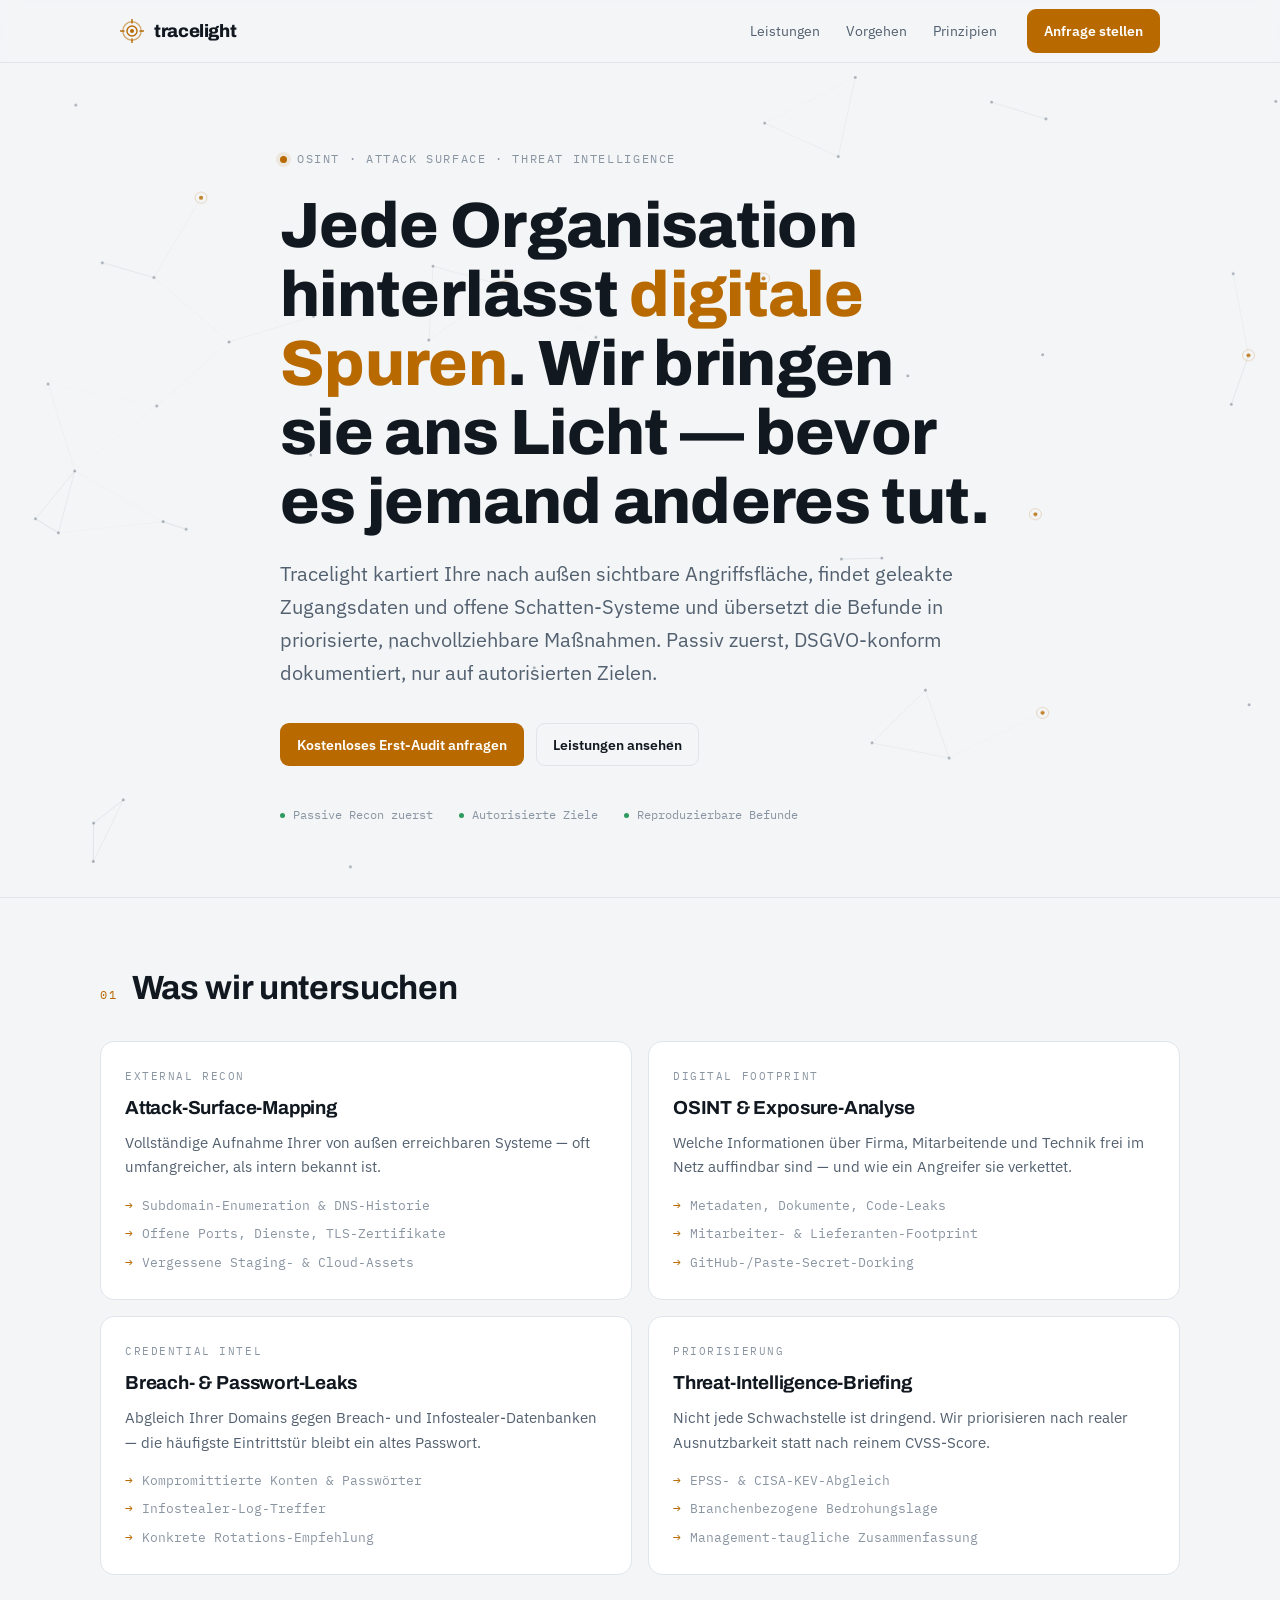
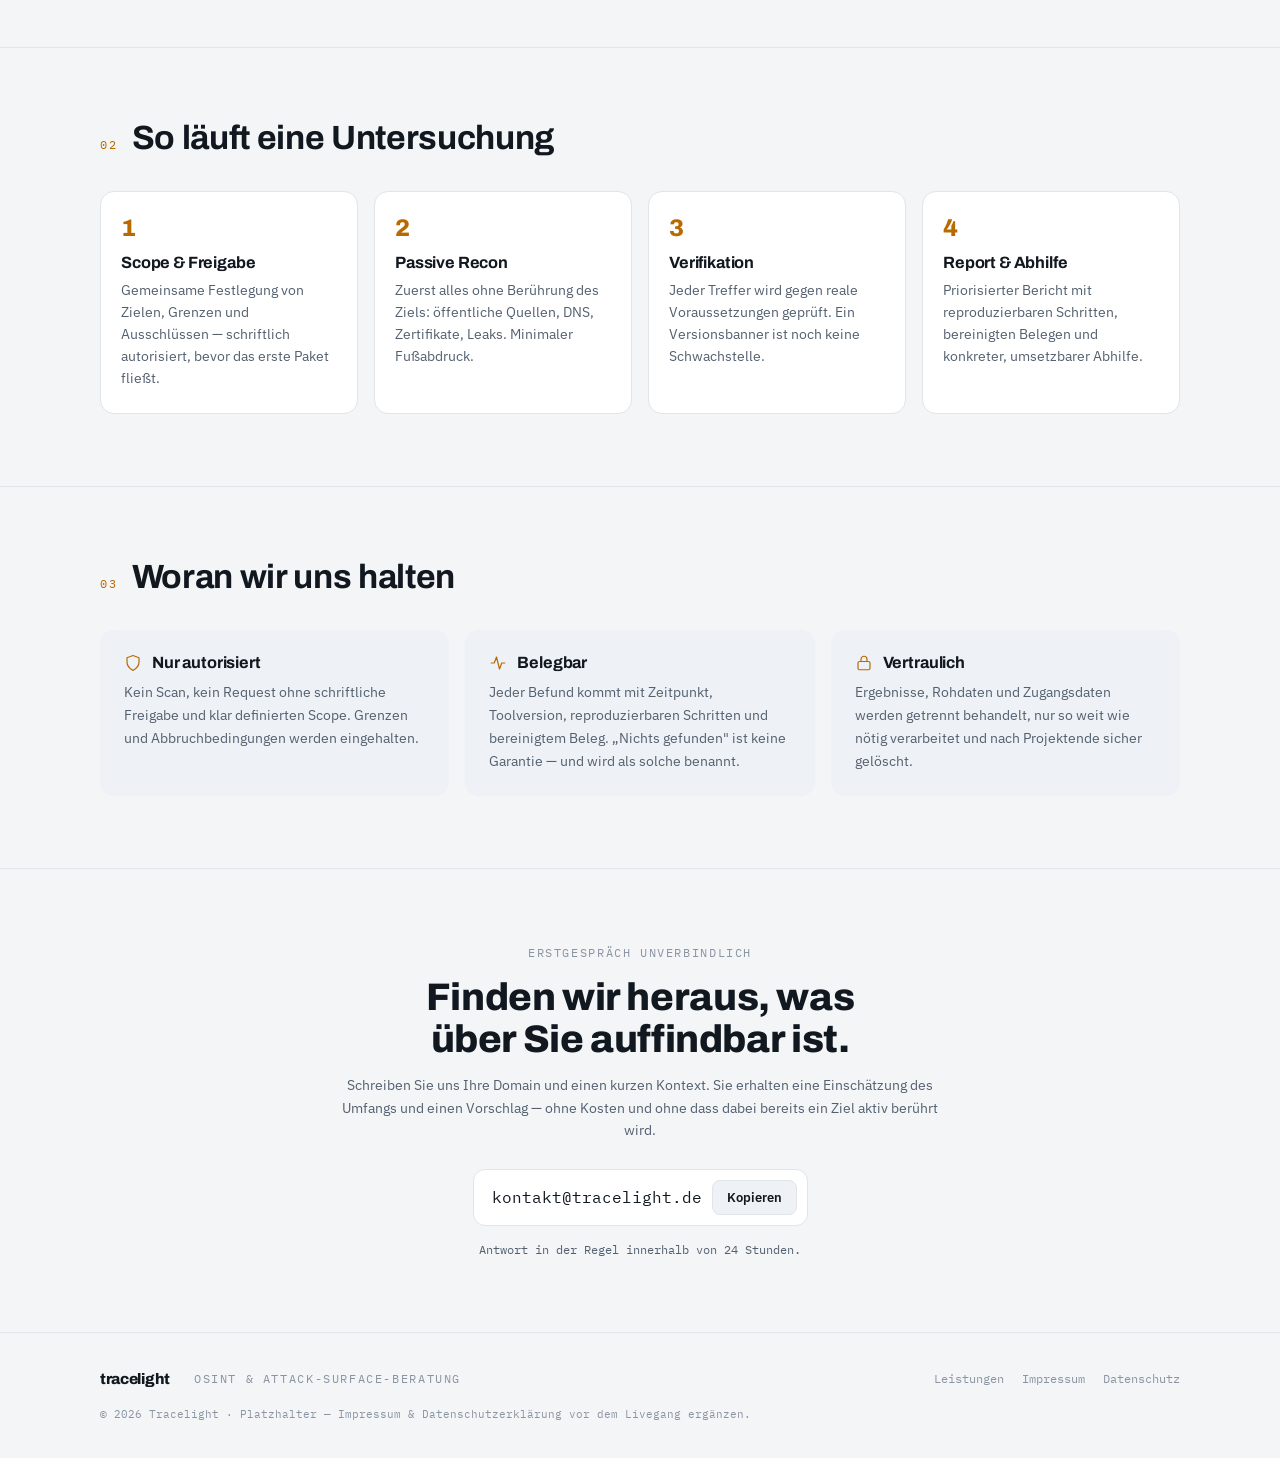
==== index.html @ 62a0c1f0 "feat: Tracelight OSINT-Beratung Landingpage Co-Authored-By: Claude Opus 4.8 <noreply@anthropic.com>" ====
<!doctype html>
<html lang="de">
<head>
<meta charset="utf-8">
<meta name="viewport" content="width=device-width, initial-scale=1">
<title>Tracelight — OSINT &amp; Attack-Surface-Beratung</title>
<meta name="description" content="Tracelight kartiert Ihre nach außen sichtbare Angriffsfläche, findet geleakte Zugangsdaten und offene Schatten-Systeme und übersetzt die Befunde in priorisierte, nachvollziehbare Maßnahmen.">
<link rel="icon" href="data:image/svg+xml,%3Csvg xmlns='http://www.w3.org/2000/svg' viewBox='0 0 24 24'%3E%3Ccircle cx='12' cy='12' r='9.2' fill='none' stroke='%23f6a623' stroke-width='1.4' opacity='.55'/%3E%3Ccircle cx='12' cy='12' r='5' fill='none' stroke='%23f6a623' stroke-width='1.4'/%3E%3Ccircle cx='12' cy='12' r='2' fill='%23f6a623'/%3E%3C/svg%3E">
<!-- Social-Sharing (Domain nach Deploy anpassen) -->
<meta property="og:type" content="website">
<meta property="og:title" content="Tracelight — OSINT &amp; Attack-Surface-Beratung">
<meta property="og:description" content="Jede Organisation hinterlässt digitale Spuren. Wir bringen sie ans Licht — bevor es jemand anderes tut.">
<meta property="og:url" content="https://tracelight.de">
<meta name="twitter:card" content="summary">
<link rel="preconnect" href="https://fonts.googleapis.com">
<link rel="preconnect" href="https://fonts.gstatic.com" crossorigin>
<link rel="stylesheet" href="https://fonts.googleapis.com/css2?family=Archivo:wght@600;700;800&family=IBM+Plex+Mono:wght@400;500&family=IBM+Plex+Sans:wght@400;500;600;700&display=swap">
<style>
  /* Layout: schmales Mono-Daten-Rail + großzügige Inhaltsspalte; Hero mit dezentem
     Konstellations-Canvas; ein einziger warmer Amber-Lichtakzent gegen kühles Anthrazit.
     Dark-first (Security-Welt), vollständiger Light-Spiegel. */
  :root{
    --bg:#0d1016; --surface:#141922; --surface-2:#1a212c;
    --fg:#e9edf2; --muted:#98a4b3; --faint:#6b7786;
    --accent:#f6a623; --accent-ink:#0d1016; --accent-soft:rgba(246,166,35,.12);
    --line:#232c38; --ok:#5ec98a;
    color-scheme:dark;
    --d:"Archivo",system-ui,sans-serif;
    --b:"IBM Plex Sans",system-ui,sans-serif;
    --m:"IBM Plex Mono",ui-monospace,monospace;
  }
  @media (prefers-color-scheme:light){
    :root:not([data-theme="dark"]){
      --bg:#f3f5f7; --surface:#ffffff; --surface-2:#eef1f5;
      --fg:#111820; --muted:#53606f; --faint:#8a95a2;
      --accent:#b86a00; --accent-ink:#ffffff; --accent-soft:rgba(184,106,0,.10);
      --line:#e0e5ea; --ok:#2f9a5f;
      color-scheme:light;
    }
  }
  :root[data-theme="light"]{
    --bg:#f3f5f7; --surface:#ffffff; --surface-2:#eef1f5;
    --fg:#111820; --muted:#53606f; --faint:#8a95a2;
    --accent:#b86a00; --accent-ink:#ffffff; --accent-soft:rgba(184,106,0,.10);
    --line:#e0e5ea; --ok:#2f9a5f;
    color-scheme:light;
  }
  *{box-sizing:border-box}
  html{-webkit-text-size-adjust:100%}
  body{
    margin:0; background:var(--bg); color:var(--fg);
    font-family:var(--b); font-size:14px; line-height:1.6;
    -webkit-font-smoothing:antialiased; overflow-x:hidden;
  }
  img{max-width:100%}
  .wrap{max-width:1080px;margin-inline:auto}
  .gut{padding-left:max(20px,env(safe-area-inset-left,0px));padding-right:max(20px,env(safe-area-inset-right,0px))}
  a{color:inherit}
  h1,h2,h3{font-family:var(--d);text-wrap:balance;line-height:1.08;margin:0;letter-spacing:-.01em}
  p{margin:0}
  .mono{font-family:var(--m);font-size:.72rem;letter-spacing:.14em;text-transform:uppercase;color:var(--faint)}

  header{position:sticky;top:0;z-index:50;
    background:color-mix(in srgb,var(--bg) 86%,transparent);
    backdrop-filter:blur(10px);border-bottom:1px solid var(--line)}
  .bar{display:flex;align-items:center;gap:20px;height:62px}
  .brand{display:flex;align-items:center;gap:10px;font-family:var(--d);font-weight:800;font-size:1.12rem;letter-spacing:-.02em;text-decoration:none}
  .brand svg{flex:none}
  nav{margin-left:auto;display:flex;align-items:center;gap:26px}
  nav a{font-size:.9rem;color:var(--muted);text-decoration:none}
  nav a:hover{color:var(--fg)}
  .btn{font-family:var(--b);font-weight:600;font-size:.9rem;border-radius:9px;padding:9px 16px;
    border:1px solid transparent;background:var(--accent);color:var(--accent-ink);text-decoration:none;cursor:pointer;white-space:nowrap}
  .btn:hover{filter:brightness(1.07)}
  .btn.ghost{background:transparent;border-color:var(--line);color:var(--fg)}
  .btn.ghost:hover{border-color:var(--accent)}
  .nav-cta{margin-left:4px}
  @media(max-width:720px){nav a:not(.nav-cta){display:none}}

  .hero{position:relative;padding-block:84px 72px;border-bottom:1px solid var(--line);overflow:hidden}
  #net{position:absolute;inset:0;width:100%;height:100%;z-index:0;opacity:.9}
  .hero .inner{position:relative;z-index:1;max-width:720px}
  .tag{display:inline-flex;gap:10px;align-items:center;margin-bottom:22px}
  .tag .dot{width:7px;height:7px;border-radius:50%;background:var(--accent);box-shadow:0 0 0 4px var(--accent-soft)}
  h1{font-size:clamp(2.3rem,6.4vw,4rem);font-weight:800}
  h1 em{font-style:normal;color:var(--accent)}
  .lead{margin-top:22px;font-size:clamp(1.05rem,2.4vw,1.28rem);color:var(--muted);max-width:60ch}
  .cta-row{margin-top:34px;display:flex;flex-wrap:wrap;gap:12px}
  .proof{margin-top:40px;display:flex;flex-wrap:wrap;gap:8px 26px}
  .proof span{font-family:var(--m);font-size:.74rem;color:var(--faint);display:flex;align-items:center;gap:8px}
  .proof span::before{content:"";width:5px;height:5px;background:var(--ok);border-radius:50%}

  section.block{padding-block:72px;border-bottom:1px solid var(--line)}
  .eyebrow{display:flex;align-items:baseline;gap:14px;margin-bottom:34px}
  .eyebrow h2{font-size:clamp(1.5rem,3.6vw,2.1rem);font-weight:700}
  .eyebrow .idx{font-family:var(--m);font-size:.72rem;color:var(--accent);letter-spacing:.16em}

  .grid{display:grid;grid-template-columns:repeat(2,1fr);gap:16px}
  @media(max-width:680px){.grid{grid-template-columns:1fr}}
  .card{background:var(--surface);border:1px solid var(--line);border-radius:14px;padding:26px 24px;display:flex;flex-direction:column;gap:12px;min-width:0}
  .card .k{font-family:var(--m);font-size:.7rem;color:var(--faint);letter-spacing:.14em}
  .card h3{font-size:1.18rem;font-weight:700}
  .card p{color:var(--muted);font-size:.95rem}
  .card ul{margin:4px 0 0;padding-left:0;list-style:none;display:flex;flex-direction:column;gap:7px}
  .card li{font-size:.84rem;color:var(--faint);font-family:var(--m);display:flex;gap:9px;align-items:flex-start}
  .card li::before{content:"→";color:var(--accent);flex:none}

  .steps{display:grid;grid-template-columns:repeat(4,1fr);gap:16px}
  @media(max-width:760px){.steps{grid-template-columns:1fr 1fr}}
  @media(max-width:440px){.steps{grid-template-columns:1fr}}
  .step{position:relative;padding:24px 20px;border:1px solid var(--line);border-radius:14px;background:var(--surface);min-width:0}
  .step .n{font-family:var(--d);font-weight:800;font-size:1.5rem;color:var(--accent);line-height:1}
  .step h3{font-size:1.02rem;margin:14px 0 8px;font-weight:700}
  .step p{font-size:.86rem;color:var(--muted)}

  .vals{display:grid;grid-template-columns:repeat(3,1fr);gap:16px}
  @media(max-width:680px){.vals{grid-template-columns:1fr}}
  .val{padding:24px;border-radius:14px;background:var(--surface-2);min-width:0}
  .val h3{font-size:1.02rem;font-weight:700;margin-bottom:8px;display:flex;align-items:center;gap:10px}
  .val h3 svg{flex:none;color:var(--accent)}
  .val p{font-size:.9rem;color:var(--muted)}

  .contact{text-align:center;max-width:620px;margin-inline:auto}
  .contact h2{font-size:clamp(1.7rem,4vw,2.4rem);font-weight:800}
  .contact p{color:var(--muted);margin-top:14px}
  .mailrow{margin-top:28px;display:inline-flex;flex-wrap:wrap;align-items:center;gap:10px;
    background:var(--surface);border:1px solid var(--line);border-radius:12px;padding:10px 10px 10px 18px}
  .mailrow code{font-family:var(--m);font-size:1rem;color:var(--fg);user-select:all}
  #copy{font-family:var(--b);font-weight:600;font-size:.82rem;border:1px solid var(--line);background:var(--surface-2);
    color:var(--fg);border-radius:8px;padding:8px 14px;cursor:pointer}
  #copy:hover{border-color:var(--accent)}
  .note{margin-top:18px;font-size:.78rem;color:var(--faint);font-family:var(--m)}

  footer{padding-block:34px;color:var(--faint)}
  .foot{display:flex;flex-wrap:wrap;gap:12px 24px;align-items:center;font-size:.8rem}
  .foot .brand{font-size:.95rem;color:var(--fg)}
  .foot nav{margin-left:auto;gap:18px}
  .foot a{color:var(--faint);text-decoration:none;font-family:var(--m);font-size:.74rem}
  .foot a:hover{color:var(--fg)}

  :focus-visible{outline:2px solid var(--accent);outline-offset:3px;border-radius:4px}
  @media(prefers-reduced-motion:reduce){*{animation:none!important;transition:none!important}}
</style>
</head>
<body>

<header>
  <div class="wrap gut bar">
    <a class="brand" href="#top" aria-label="Tracelight Startseite">
      <svg width="24" height="24" viewBox="0 0 24 24" fill="none" aria-hidden="true">
        <circle cx="12" cy="12" r="9.2" stroke="var(--accent)" stroke-width="1.4" opacity=".55"/>
        <circle cx="12" cy="12" r="5" stroke="var(--accent)" stroke-width="1.4"/>
        <circle cx="12" cy="12" r="2" fill="var(--accent)"/>
        <path d="M12 0.5V4M12 20v3.5M0.5 12H4M20 12h3.5" stroke="var(--accent)" stroke-width="1.4" stroke-linecap="round"/>
      </svg>
      tracelight
    </a>
    <nav>
      <a href="#leistungen">Leistungen</a>
      <a href="#vorgehen">Vorgehen</a>
      <a href="#prinzipien">Prinzipien</a>
      <a class="btn nav-cta" href="#kontakt">Anfrage stellen</a>
    </nav>
  </div>
</header>

<main id="top">
  <section class="hero gut">
    <canvas id="net" aria-hidden="true"></canvas>
    <div class="wrap inner">
      <span class="tag mono"><span class="dot"></span>OSINT · Attack Surface · Threat Intelligence</span>
      <h1>Jede Organisation hinterlässt <em>digitale Spuren</em>. Wir bringen sie ans Licht — bevor es jemand anderes tut.</h1>
      <p class="lead">Tracelight kartiert Ihre nach außen sichtbare Angriffsfläche, findet geleakte Zugangsdaten und offene Schatten-Systeme und übersetzt die Befunde in priorisierte, nachvollziehbare Maßnahmen. Passiv zuerst, DSGVO-konform dokumentiert, nur auf autorisierten Zielen.</p>
      <div class="cta-row">
        <a class="btn" href="#kontakt">Kostenloses Erst-Audit anfragen</a>
        <a class="btn ghost" href="#leistungen">Leistungen ansehen</a>
      </div>
      <div class="proof">
        <span>Passive Recon zuerst</span>
        <span>Autorisierte Ziele</span>
        <span>Reproduzierbare Befunde</span>
      </div>
    </div>
  </section>

  <section class="block gut" id="leistungen">
    <div class="wrap">
      <div class="eyebrow"><span class="idx">01</span><h2>Was wir untersuchen</h2></div>
      <div class="grid">
        <div class="card">
          <span class="k">EXTERNAL RECON</span>
          <h3>Attack-Surface-Mapping</h3>
          <p>Vollständige Aufnahme Ihrer von außen erreichbaren Systeme — oft umfangreicher, als intern bekannt ist.</p>
          <ul>
            <li>Subdomain-Enumeration &amp; DNS-Historie</li>
            <li>Offene Ports, Dienste, TLS-Zertifikate</li>
            <li>Vergessene Staging- &amp; Cloud-Assets</li>
          </ul>
        </div>
        <div class="card">
          <span class="k">DIGITAL FOOTPRINT</span>
          <h3>OSINT &amp; Exposure-Analyse</h3>
          <p>Welche Informationen über Firma, Mitarbeitende und Technik frei im Netz auffindbar sind — und wie ein Angreifer sie verkettet.</p>
          <ul>
            <li>Metadaten, Dokumente, Code-Leaks</li>
            <li>Mitarbeiter- &amp; Lieferanten-Footprint</li>
            <li>GitHub-/Paste-Secret-Dorking</li>
          </ul>
        </div>
        <div class="card">
          <span class="k">CREDENTIAL INTEL</span>
          <h3>Breach- &amp; Passwort-Leaks</h3>
          <p>Abgleich Ihrer Domains gegen Breach- und Infostealer-Datenbanken — die häufigste Eintrittstür bleibt ein altes Passwort.</p>
          <ul>
            <li>Kompromittierte Konten &amp; Passwörter</li>
            <li>Infostealer-Log-Treffer</li>
            <li>Konkrete Rotations-Empfehlung</li>
          </ul>
        </div>
        <div class="card">
          <span class="k">PRIORISIERUNG</span>
          <h3>Threat-Intelligence-Briefing</h3>
          <p>Nicht jede Schwachstelle ist dringend. Wir priorisieren nach realer Ausnutzbarkeit statt nach reinem CVSS-Score.</p>
          <ul>
            <li>EPSS- &amp; CISA-KEV-Abgleich</li>
            <li>Branchenbezogene Bedrohungslage</li>
            <li>Management-taugliche Zusammenfassung</li>
          </ul>
        </div>
      </div>
    </div>
  </section>

  <section class="block gut" id="vorgehen">
    <div class="wrap">
      <div class="eyebrow"><span class="idx">02</span><h2>So läuft eine Untersuchung</h2></div>
      <div class="steps">
        <div class="step"><div class="n">1</div><h3>Scope &amp; Freigabe</h3><p>Gemeinsame Festlegung von Zielen, Grenzen und Ausschlüssen — schriftlich autorisiert, bevor das erste Paket fließt.</p></div>
        <div class="step"><div class="n">2</div><h3>Passive Recon</h3><p>Zuerst alles ohne Berührung des Ziels: öffentliche Quellen, DNS, Zertifikate, Leaks. Minimaler Fußabdruck.</p></div>
        <div class="step"><div class="n">3</div><h3>Verifikation</h3><p>Jeder Treffer wird gegen reale Voraussetzungen geprüft. Ein Versionsbanner ist noch keine Schwachstelle.</p></div>
        <div class="step"><div class="n">4</div><h3>Report &amp; Abhilfe</h3><p>Priorisierter Bericht mit reproduzierbaren Schritten, bereinigten Belegen und konkreter, umsetzbarer Abhilfe.</p></div>
      </div>
    </div>
  </section>

  <section class="block gut" id="prinzipien">
    <div class="wrap">
      <div class="eyebrow"><span class="idx">03</span><h2>Woran wir uns halten</h2></div>
      <div class="vals">
        <div class="val">
          <h3><svg width="18" height="18" viewBox="0 0 24 24" fill="none"><path d="M12 2l8 3v6c0 5-3.4 8.3-8 11-4.6-2.7-8-6-8-11V5l8-3z" stroke="currentColor" stroke-width="1.6" stroke-linejoin="round"/></svg>Nur autorisiert</h3>
          <p>Kein Scan, kein Request ohne schriftliche Freigabe und klar definierten Scope. Grenzen und Abbruchbedingungen werden eingehalten.</p>
        </div>
        <div class="val">
          <h3><svg width="18" height="18" viewBox="0 0 24 24" fill="none"><path d="M3 12h4l3-8 4 16 3-8h4" stroke="currentColor" stroke-width="1.6" stroke-linecap="round" stroke-linejoin="round"/></svg>Belegbar</h3>
          <p>Jeder Befund kommt mit Zeitpunkt, Toolversion, reproduzierbaren Schritten und bereinigtem Beleg. „Nichts gefunden" ist keine Garantie — und wird als solche benannt.</p>
        </div>
        <div class="val">
          <h3><svg width="18" height="18" viewBox="0 0 24 24" fill="none"><rect x="4" y="10" width="16" height="11" rx="2" stroke="currentColor" stroke-width="1.6"/><path d="M8 10V7a4 4 0 018 0v3" stroke="currentColor" stroke-width="1.6"/></svg>Vertraulich</h3>
          <p>Ergebnisse, Rohdaten und Zugangsdaten werden getrennt behandelt, nur so weit wie nötig verarbeitet und nach Projektende sicher gelöscht.</p>
        </div>
      </div>
    </div>
  </section>

  <section class="block gut" id="kontakt">
    <div class="wrap contact">
      <span class="mono">Erstgespräch unverbindlich</span>
      <h2 style="margin-top:14px">Finden wir heraus, was über Sie auffindbar ist.</h2>
      <p>Schreiben Sie uns Ihre Domain und einen kurzen Kontext. Sie erhalten eine Einschätzung des Umfangs und einen Vorschlag — ohne Kosten und ohne dass dabei bereits ein Ziel aktiv berührt wird.</p>
      <div class="mailrow">
        <code id="mail">kontakt@tracelight.de</code>
        <button id="copy" type="button">Kopieren</button>
      </div>
      <p class="note">Antwort in der Regel innerhalb von 24 Stunden.</p>
    </div>
  </section>
</main>

<footer class="gut">
  <div class="wrap foot">
    <span class="brand">tracelight</span>
    <span class="mono" style="font-size:.72rem">OSINT &amp; Attack-Surface-Beratung</span>
    <nav>
      <a href="#leistungen">Leistungen</a>
      <a href="impressum.html">Impressum</a>
      <a href="datenschutz.html">Datenschutz</a>
    </nav>
  </div>
  <div class="wrap" style="margin-top:14px;font-family:var(--m);font-size:.7rem;color:var(--faint)">© <span id="yr"></span> Tracelight · Platzhalter — Impressum &amp; Datenschutzerklärung vor dem Livegang ergänzen.</div>
</footer>

<script>
  document.getElementById('yr').textContent = new Date().getFullYear();

  (function(){
    var btn=document.getElementById('copy'), mail=document.getElementById('mail');
    btn.addEventListener('click',function(){
      var t=mail.textContent.trim();
      function done(){var o=btn.textContent;btn.textContent='Kopiert ✓';setTimeout(function(){btn.textContent=o;},1600);}
      if(navigator.clipboard&&navigator.clipboard.writeText){
        navigator.clipboard.writeText(t).then(done).catch(select);
      } else select();
      function select(){var r=document.createRange();r.selectNodeContents(mail);var s=getSelection();s.removeAllRanges();s.addRange(r);done();}
    });
  })();

  (function(){
    var c=document.getElementById('net'); if(!c) return;
    var ctx=c.getContext('2d'), DPR=Math.min(2,window.devicePixelRatio||1);
    var reduce=matchMedia('(prefers-reduced-motion:reduce)').matches;
    var nodes=[], W=0, H=0, line='#98a4b3', acc='#f6a623';
    function colors(){var cs=getComputedStyle(document.documentElement);
      line=(cs.getPropertyValue('--muted')||'#98a4b3').trim();
      acc=(cs.getPropertyValue('--accent')||'#f6a623').trim();}
    function size(){var r=c.getBoundingClientRect();W=r.width;H=r.height;
      c.width=W*DPR;c.height=H*DPR;ctx.setTransform(DPR,0,0,DPR,0,0);
      var n=Math.max(22,Math.min(46,Math.round(W*H/16000)));
      nodes=[];for(var i=0;i<n;i++){nodes.push({x:Math.random()*W,y:Math.random()*H,
        vx:(Math.random()-.5)*.22,vy:(Math.random()-.5)*.22,hot:Math.random()<.16});}}
    function hex2rgb(h){h=h.replace('#','');if(h.length===3)h=h.split('').map(function(x){return x+x;}).join('');
      var n=parseInt(h,16);return [(n>>16)&255,(n>>8)&255,n&255];}
    function draw(){
      ctx.clearRect(0,0,W,H);
      var lr=hex2rgb(line), ar=hex2rgb(acc);
      for(var i=0;i<nodes.length;i++){for(var j=i+1;j<nodes.length;j++){
        var a=nodes[i],b=nodes[j],dx=a.x-b.x,dy=a.y-b.y,d=Math.hypot(dx,dy);
        if(d<128){var o=(1-d/128)*.33;
          ctx.strokeStyle='rgba('+lr[0]+','+lr[1]+','+lr[2]+','+o.toFixed(3)+')';
          ctx.lineWidth=.6;ctx.beginPath();ctx.moveTo(a.x,a.y);ctx.lineTo(b.x,b.y);ctx.stroke();}}}
      for(var k=0;k<nodes.length;k++){var p=nodes[k];
        if(p.hot){ctx.fillStyle='rgba('+ar[0]+','+ar[1]+','+ar[2]+',.9)';
          ctx.beginPath();ctx.arc(p.x,p.y,2.1,0,6.283);ctx.fill();
          ctx.strokeStyle='rgba('+ar[0]+','+ar[1]+','+ar[2]+',.25)';ctx.lineWidth=1;
          ctx.beginPath();ctx.arc(p.x,p.y,6,0,6.283);ctx.stroke();}
        else{ctx.fillStyle='rgba('+lr[0]+','+lr[1]+','+lr[2]+',.5)';
          ctx.beginPath();ctx.arc(p.x,p.y,1.5,0,6.283);ctx.fill();}}
    }
    function step(){for(var i=0;i<nodes.length;i++){var p=nodes[i];
      p.x+=p.vx;p.y+=p.vy;if(p.x<0||p.x>W)p.vx*=-1;if(p.y<0||p.y>H)p.vy*=-1;}draw();
      if(!reduce)requestAnimationFrame(step);}
    colors();size();if(reduce)draw();else step();
    var t;addEventListener('resize',function(){clearTimeout(t);t=setTimeout(function(){colors();size();if(reduce)draw();},180);});
    matchMedia('(prefers-color-scheme:dark)').addEventListener('change',function(){colors();if(reduce)draw();});
  })();
</script>
</body>
</html>
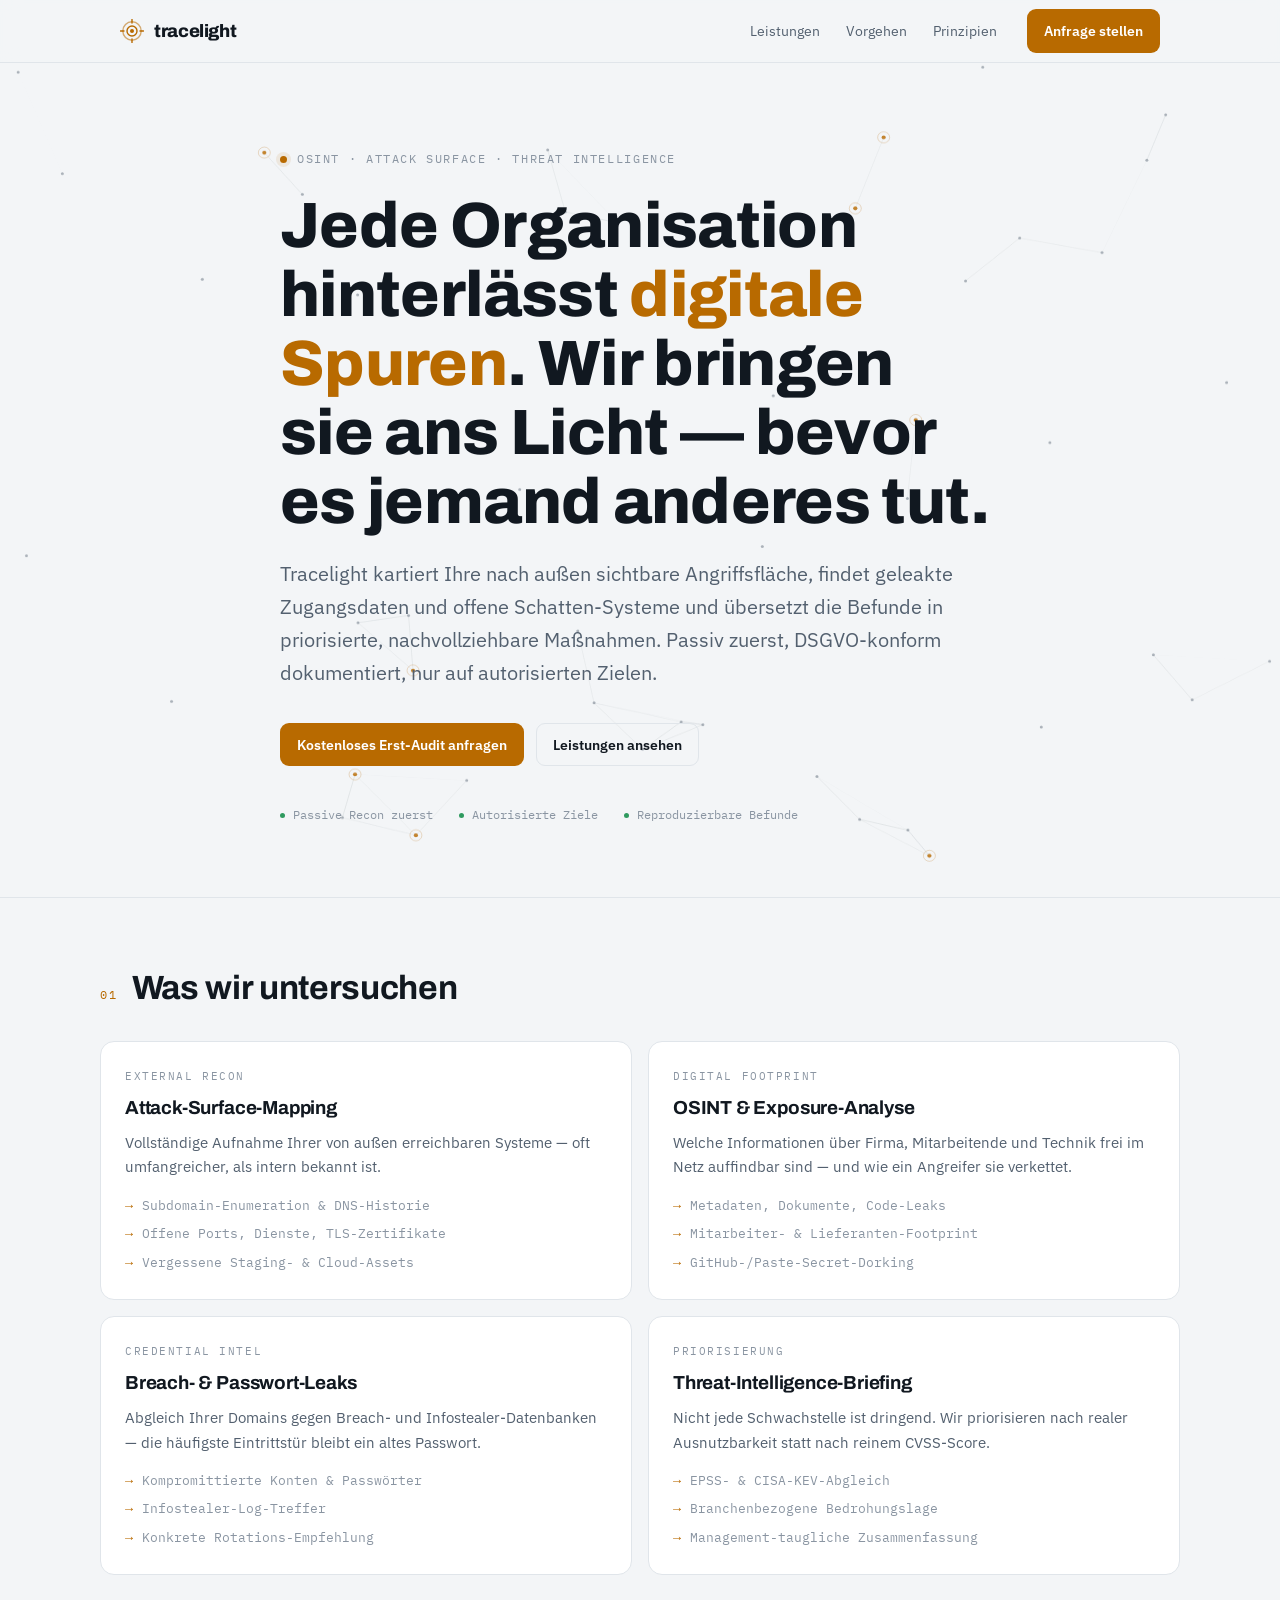
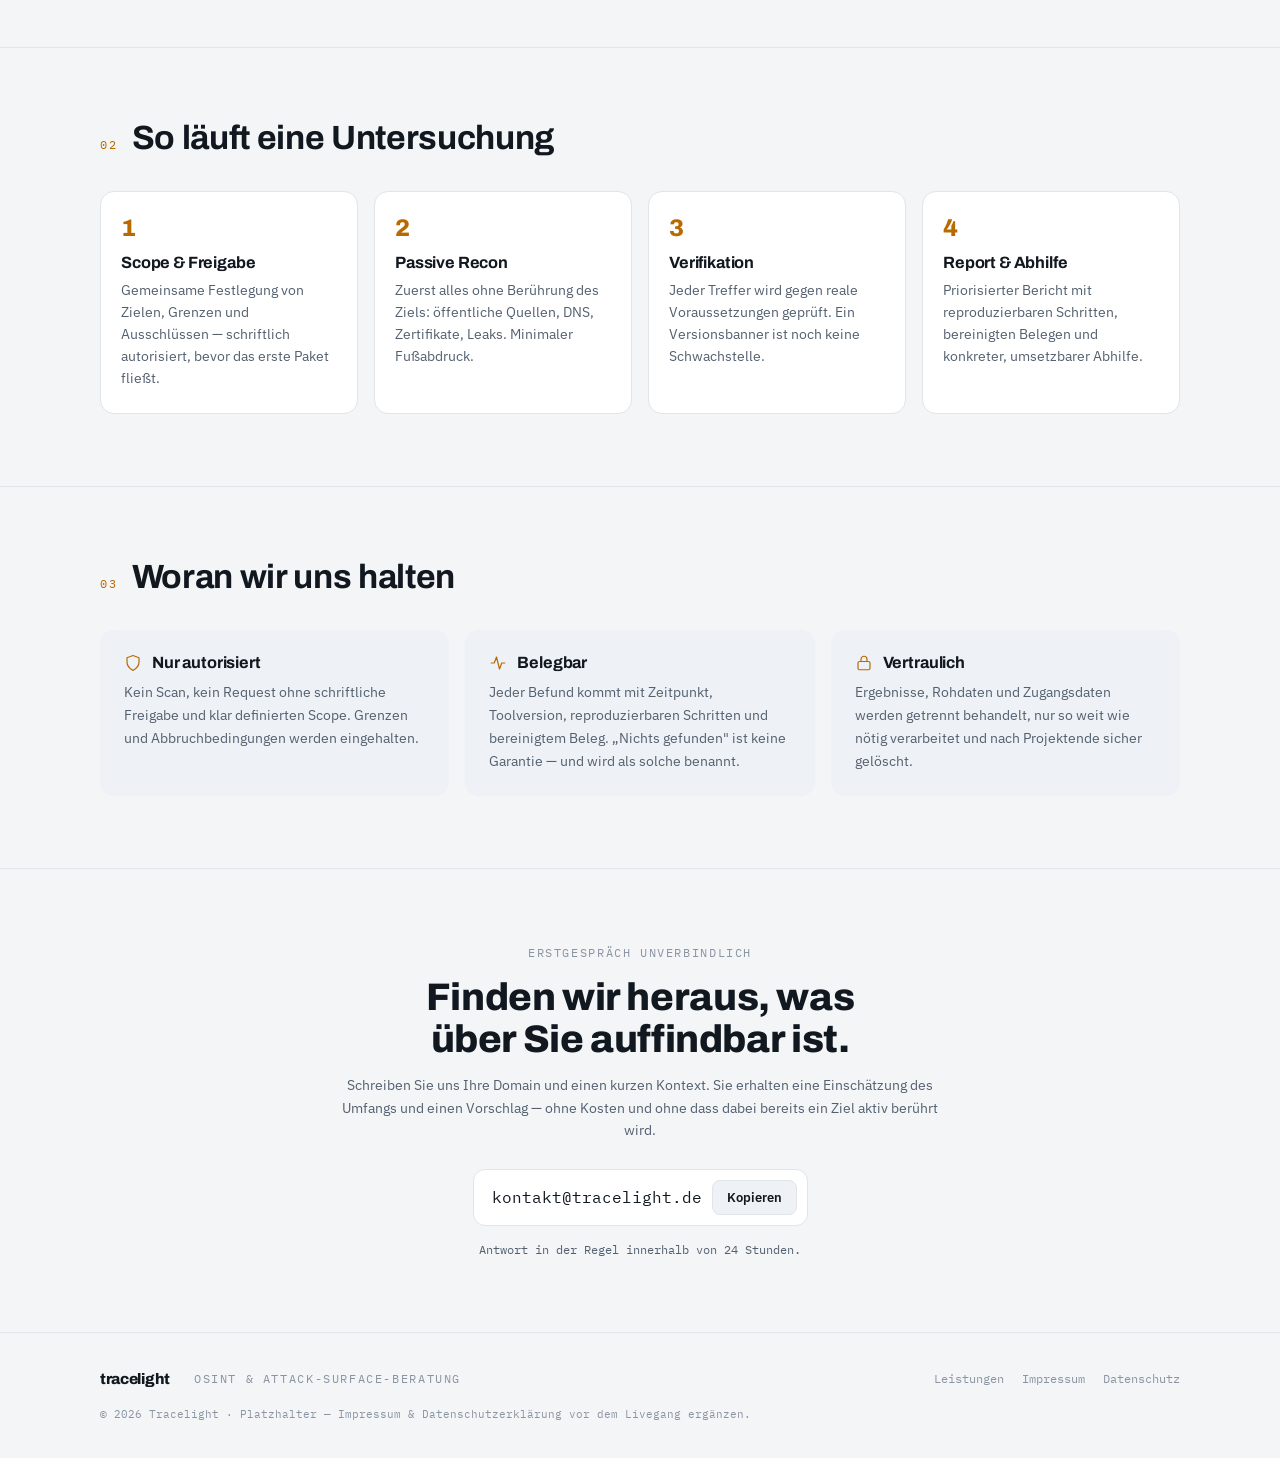
==== commit ec508e83: "feat: Schriften lokal hosten (DSGVO), Datenschutz Abschnitt 4 angepasst Co-Authored-By: Claude Opus " ====
--- a/index.html
+++ b/index.html
@@ -12,9 +12,7 @@
 <meta property="og:description" content="Jede Organisation hinterlässt digitale Spuren. Wir bringen sie ans Licht — bevor es jemand anderes tut.">
 <meta property="og:url" content="https://tracelight.de">
 <meta name="twitter:card" content="summary">
-<link rel="preconnect" href="https://fonts.googleapis.com">
-<link rel="preconnect" href="https://fonts.gstatic.com" crossorigin>
-<link rel="stylesheet" href="https://fonts.googleapis.com/css2?family=Archivo:wght@600;700;800&family=IBM+Plex+Mono:wght@400;500&family=IBM+Plex+Sans:wght@400;500;600;700&display=swap">
+<link rel="stylesheet" href="fonts.css">
 <style>
   /* Layout: schmales Mono-Daten-Rail + großzügige Inhaltsspalte; Hero mit dezentem
      Konstellations-Canvas; ein einziger warmer Amber-Lichtakzent gegen kühles Anthrazit.
--- a/fonts.css
+++ b/fonts.css
@@ -0,0 +1,10 @@
+/* Lokale Schriften — DSGVO: keine Anfragen an Google-Server beim Seitenaufruf */
+@font-face{font-family:'Archivo';font-style:normal;font-weight:600;font-display:swap;src:url('fonts/archivo-600.woff2') format('woff2')}
+@font-face{font-family:'Archivo';font-style:normal;font-weight:700;font-display:swap;src:url('fonts/archivo-700.woff2') format('woff2')}
+@font-face{font-family:'Archivo';font-style:normal;font-weight:800;font-display:swap;src:url('fonts/archivo-800.woff2') format('woff2')}
+@font-face{font-family:'IBM Plex Mono';font-style:normal;font-weight:400;font-display:swap;src:url('fonts/ibmplexmono-400.woff2') format('woff2')}
+@font-face{font-family:'IBM Plex Mono';font-style:normal;font-weight:500;font-display:swap;src:url('fonts/ibmplexmono-500.woff2') format('woff2')}
+@font-face{font-family:'IBM Plex Sans';font-style:normal;font-weight:400;font-display:swap;src:url('fonts/ibmplexsans-400.woff2') format('woff2')}
+@font-face{font-family:'IBM Plex Sans';font-style:normal;font-weight:500;font-display:swap;src:url('fonts/ibmplexsans-500.woff2') format('woff2')}
+@font-face{font-family:'IBM Plex Sans';font-style:normal;font-weight:600;font-display:swap;src:url('fonts/ibmplexsans-600.woff2') format('woff2')}
+@font-face{font-family:'IBM Plex Sans';font-style:normal;font-weight:700;font-display:swap;src:url('fonts/ibmplexsans-700.woff2') format('woff2')}
